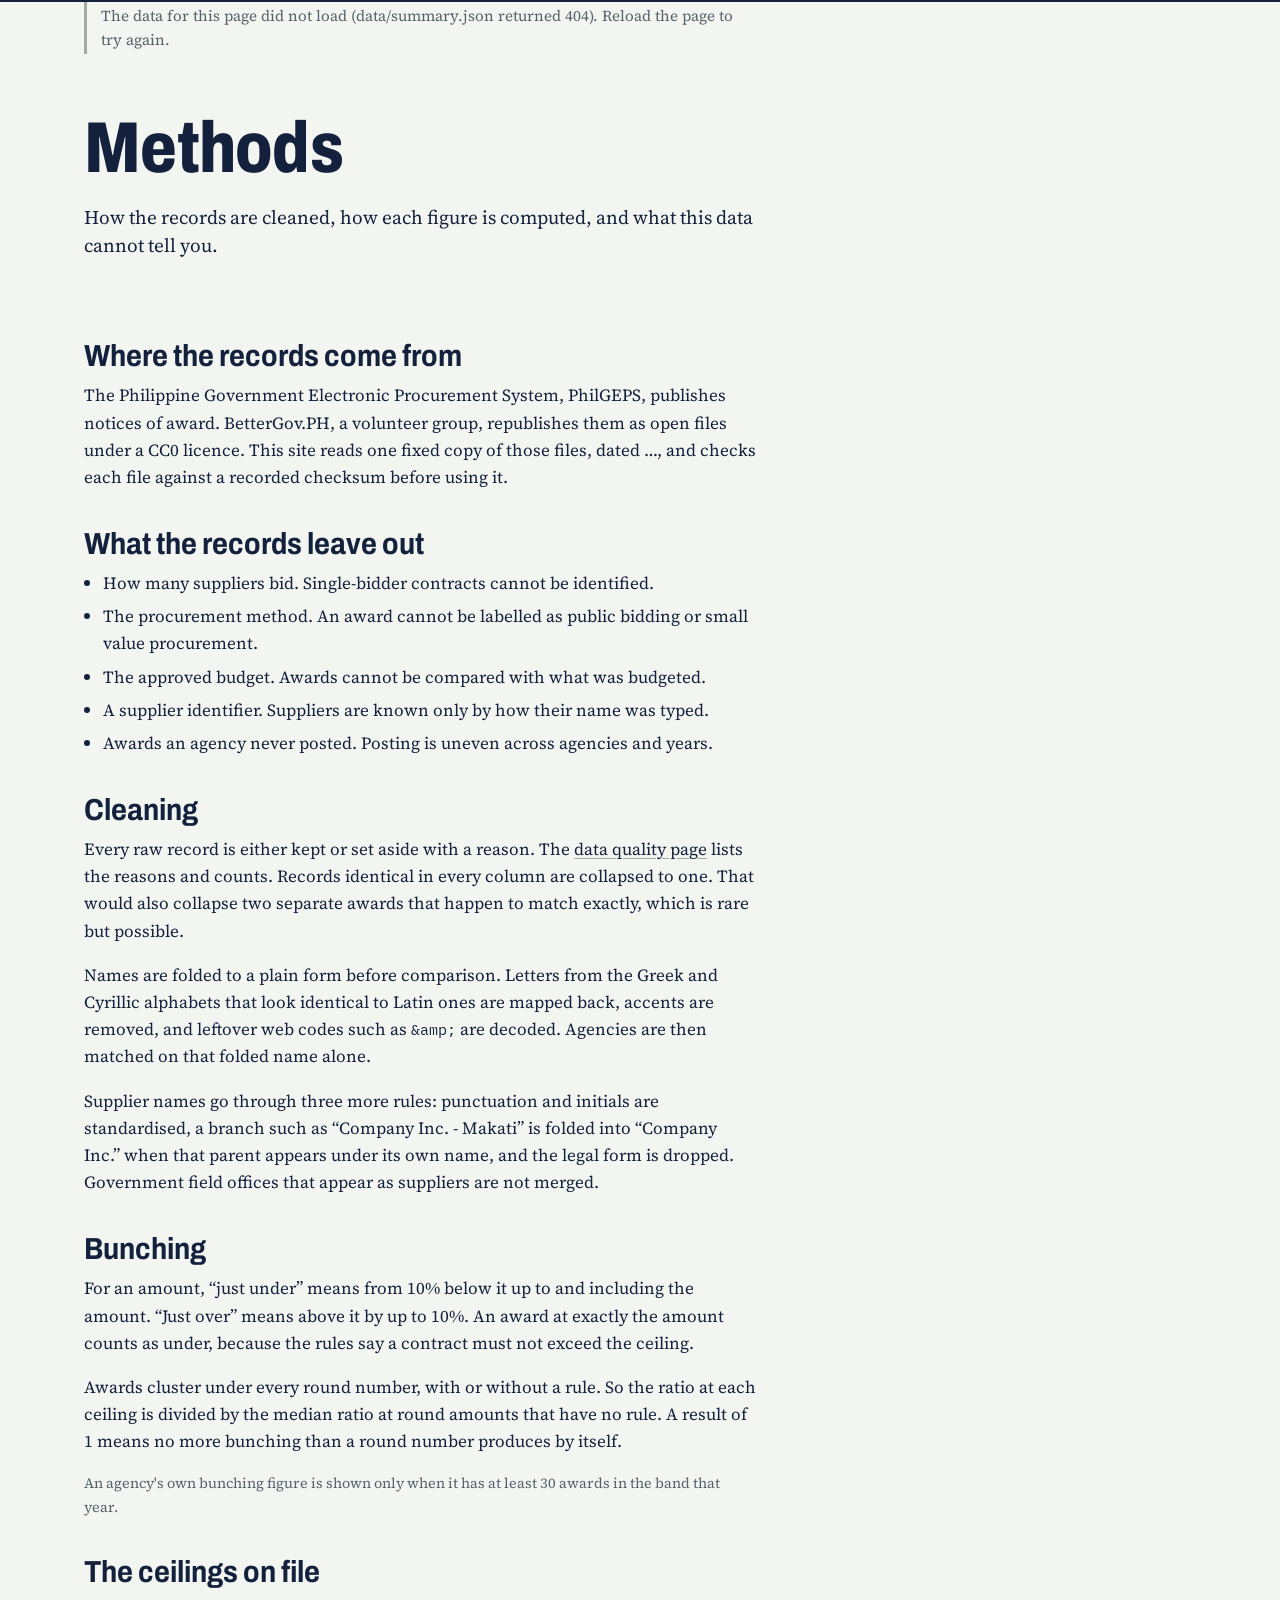
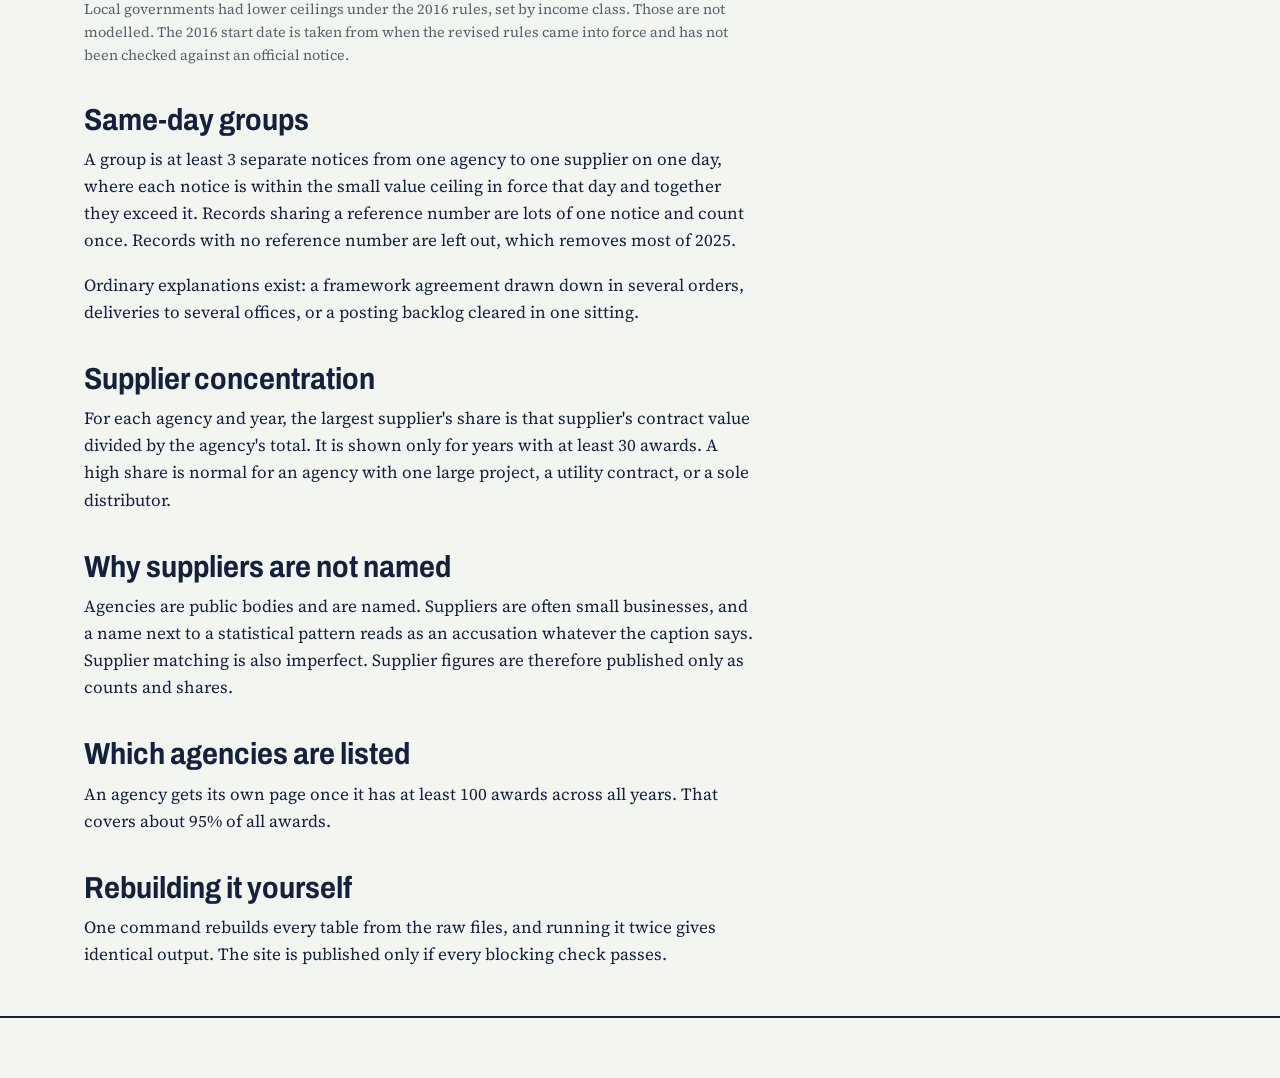
==== site/methods.html @ 1731b80a "Add the static site Seven pages reading the exported JSON: overview, patterns, agencies, one page pe" ====
<!doctype html>
<html lang="en">
<head>
<meta charset="utf-8">
<meta name="viewport" content="width=device-width, initial-scale=1">
<title>Methods · Procurement Watch</title>
<meta name="description" content="How Procurement Watch cleans the award records and computes each pattern, and what the data cannot show.">
<link rel="preconnect" href="https://fonts.googleapis.com">
<link rel="preconnect" href="https://fonts.gstatic.com" crossorigin>
<link href="https://fonts.googleapis.com/css2?family=Archivo:wdth,wght@62..125,400..800&family=IBM+Plex+Mono:wght@400;500&family=Source+Serif+4:opsz,wght@8..60,400;8..60,600&display=swap" rel="stylesheet">
<link rel="stylesheet" href="assets/app.css">
</head>
<body data-page="methods">
<header class="masthead" id="masthead"></header>
<main>
<div class="wrap prose">
  <div class="page-head">
    <h1>Methods</h1>
    <p class="lede">How the records are cleaned, how each figure is computed, and what this data cannot tell you.</p>
  </div>

  <h2>Where the records come from</h2>
  <p>The Philippine Government Electronic Procurement System, PhilGEPS, publishes notices of award. BetterGov.PH, a volunteer group, republishes them as open files under a CC0 licence. This site reads one fixed copy of those files, dated <span data-fill="snapshot">…</span>, and checks each file against a recorded checksum before using it.</p>

  <h2>What the records leave out</h2>
  <ul>
    <li>How many suppliers bid. Single-bidder contracts cannot be identified.</li>
    <li>The procurement method. An award cannot be labelled as public bidding or small value procurement.</li>
    <li>The approved budget. Awards cannot be compared with what was budgeted.</li>
    <li>A supplier identifier. Suppliers are known only by how their name was typed.</li>
    <li>Awards an agency never posted. Posting is uneven across agencies and years.</li>
  </ul>

  <h2>Cleaning</h2>
  <p>Every raw record is either kept or set aside with a reason. The <a href="quality.html">data quality page</a> lists the reasons and counts. Records identical in every column are collapsed to one. That would also collapse two separate awards that happen to match exactly, which is rare but possible.</p>
  <p>Names are folded to a plain form before comparison. Letters from the Greek and Cyrillic alphabets that look identical to Latin ones are mapped back, accents are removed, and leftover web codes such as <code>&amp;amp;</code> are decoded. Agencies are then matched on that folded name alone.</p>
  <p>Supplier names go through three more rules: punctuation and initials are standardised, a branch such as “Company Inc. - Makati” is folded into “Company Inc.” when that parent appears under its own name, and the legal form is dropped. Government field offices that appear as suppliers are not merged.</p>

  <h2 id="bunching">Bunching</h2>
  <p>For an amount, “just under” means from <span data-fill="band">10%</span> below it up to and including the amount. “Just over” means above it by up to <span data-fill="band">10%</span>. An award at exactly the amount counts as under, because the rules say a contract must not exceed the ceiling.</p>
  <p>Awards cluster under every round number, with or without a rule. So the ratio at each ceiling is divided by the median ratio at round amounts that have no rule. A result of 1 means no more bunching than a round number produces by itself.</p>
  <div id="amounts"></div>
  <p class="small">An agency's own bunching figure is shown only when it has at least <span data-fill="min-band">30</span> awards in the band that year.</p>

  <h2>The ceilings on file</h2>
  <div id="thresholds"></div>
  <p class="small">Local governments had lower ceilings under the 2016 rules, set by income class. Those are not modelled. The 2016 start date is taken from when the revised rules came into force and has not been checked against an official notice.</p>

  <h2 id="same-day">Same-day groups</h2>
  <p>A group is at least <span data-fill="min-notices">3</span> separate notices from one agency to one supplier on one day, where each notice is within the small value ceiling in force that day and together they exceed it. Records sharing a reference number are lots of one notice and count once. Records with no reference number are left out, which removes most of 2025.</p>
  <p>Ordinary explanations exist: a framework agreement drawn down in several orders, deliveries to several offices, or a posting backlog cleared in one sitting.</p>

  <h2>Supplier concentration</h2>
  <p>For each agency and year, the largest supplier's share is that supplier's contract value divided by the agency's total. It is shown only for years with at least <span data-fill="min-year">30</span> awards. A high share is normal for an agency with one large project, a utility contract, or a sole distributor.</p>

  <h2>Why suppliers are not named</h2>
  <p>Agencies are public bodies and are named. Suppliers are often small businesses, and a name next to a statistical pattern reads as an accusation whatever the caption says. Supplier matching is also imperfect. Supplier figures are therefore published only as counts and shares.</p>

  <h2>Which agencies are listed</h2>
  <p>An agency gets its own page once it has at least <span data-fill="min-listed">100</span> awards across all years. That covers about 95% of all awards.</p>

  <h2>Rebuilding it yourself</h2>
  <p>One command rebuilds every table from the raw files, and running it twice gives identical output. The site is published only if every blocking check passes.</p>
</div>
</main>
<footer id="footer"></footer>
<noscript><div class="wrap"><p>This site draws its figures in the browser and needs JavaScript.</p></div></noscript>
<script type="module" src="assets/app.js"></script>
</body>
</html>
---- site/assets/app.css ----
/* Procurement Watch. The page is set like a government form: ruled paper,
   boxed fields with small condensed labels, typed figures. Red is reserved for
   one thing only, a legal ceiling. */

:root {
  color-scheme: light;
  --paper: #f3f5f1;
  --panel: #fbfcfa;
  --ink: #14213d;
  --pencil: #55626b;
  --rule: #cfd8cf;
  --rule-strong: #9eaca2;
  --series-1: #2f56b0;
  --series-2: #c9722b;
  --series-3: #1c8f7a;
  --neutral-mark: #8a949b;
  --ceiling: #c2372e;
  --good: #1c7c3a;
  --warn: #a2600a;
  --focus: #2f56b0;
  --display: "Archivo", "Arial Narrow", Arial, sans-serif;
  --body: "Source Serif 4", Georgia, serif;
  --mono: "IBM Plex Mono", ui-monospace, Consolas, monospace;
}

@media (prefers-color-scheme: dark) {
  :root:where(:not([data-theme="light"])) {
    color-scheme: dark;
    --paper: #151b26;
    --panel: #1b2330;
    --ink: #eef2f6;
    --pencil: #a9b4c0;
    --rule: #2c3747;
    --rule-strong: #4a586b;
    --series-1: #5b82dc;
    --series-2: #c97a38;
    --series-3: #2fa58e;
    --neutral-mark: #7c8794;
    --ceiling: #e2685f;
    --good: #58c07a;
    --warn: #e0a24a;
    --focus: #8fb0f5;
  }
}

* { box-sizing: border-box; }

html { -webkit-text-size-adjust: 100%; }

body {
  margin: 0;
  background: var(--paper);
  color: var(--ink);
  font-family: var(--body);
  font-size: 1.0625rem;
  line-height: 1.6;
}

a { color: inherit; text-decoration-color: var(--rule-strong); text-underline-offset: 0.18em; }
a:hover { text-decoration-color: currentColor; }
:focus-visible { outline: 2px solid var(--focus); outline-offset: 2px; }

.wrap { max-width: 72rem; margin: 0 auto; padding: 0 1.25rem; }

/* Masthead ---------------------------------------------------------------- */

.masthead { border-bottom: 2px solid var(--ink); }
.masthead .wrap { display: flex; flex-wrap: wrap; align-items: baseline; gap: 0.5rem 2rem; padding-top: 1rem; padding-bottom: 0.75rem; }
.brand {
  font-family: var(--display);
  font-stretch: 75%;
  font-weight: 800;
  font-size: 1.35rem;
  letter-spacing: 0.04em;
  text-transform: uppercase;
  text-decoration: none;
}
.masthead nav { display: flex; flex-wrap: wrap; gap: 0.25rem 1.25rem; }
.masthead nav a {
  font-family: var(--display);
  font-stretch: 87%;
  font-size: 0.95rem;
  font-weight: 500;
  text-decoration: none;
  padding: 0.15rem 0;
  border-bottom: 2px solid transparent;
}
.masthead nav a:hover { border-bottom-color: var(--rule-strong); }
.masthead nav a[aria-current="page"] { border-bottom-color: var(--ink); font-weight: 700; }

/* Type -------------------------------------------------------------------- */

h1, h2, h3 { font-family: var(--display); line-height: 1.1; margin: 0; }
h1 { font-size: clamp(2.4rem, 6vw, 4.5rem); font-weight: 800; font-stretch: 80%; letter-spacing: -0.01em; }
h2 { font-size: clamp(1.4rem, 3vw, 1.9rem); font-weight: 700; font-stretch: 87%; }
h3 { font-size: 1.1rem; font-weight: 700; font-stretch: 87%; }
p { margin: 0 0 1em; max-width: 42rem; }
.lede { font-size: 1.2rem; line-height: 1.5; }
.num { font-family: var(--mono); font-variant-numeric: tabular-nums; }
.small { font-size: 0.9rem; color: var(--pencil); }

.page-head { padding: 2.5rem 0 1.5rem; }
h1.agency-name { font-size: clamp(1.8rem, 4vw, 3rem); }
.page-head p { margin-top: 0.9rem; }

/* Form boxes -------------------------------------------------------------- */

.box {
  position: relative;
  background: var(--panel);
  border: 1px solid var(--rule-strong);
  padding: 2rem 1.25rem 1.25rem;
  margin: 0 0 1.25rem;
}
.box > .field {
  position: absolute;
  top: 0;
  left: 0;
  font-family: var(--display);
  font-stretch: 75%;
  font-weight: 600;
  font-size: 0.72rem;
  letter-spacing: 0.09em;
  text-transform: uppercase;
  color: var(--pencil);
  border-right: 1px solid var(--rule-strong);
  border-bottom: 1px solid var(--rule-strong);
  padding: 0.2rem 0.6rem;
}
.box h2, .box h3 { margin-bottom: 0.5rem; }

.grid { display: grid; gap: 1.25rem; grid-template-columns: repeat(12, 1fr); }
.grid > * { grid-column: span 12; margin: 0; }
@media (min-width: 52rem) {
  .span-4 { grid-column: span 4; }
  .span-5 { grid-column: span 5; }
  .span-6 { grid-column: span 6; }
  .span-7 { grid-column: span 7; }
  .span-8 { grid-column: span 8; }
}
.grid + .grid, .grid + .box, .box + .grid { margin-top: 1.25rem; }

.figure { font-family: var(--mono); font-size: clamp(1.6rem, 3.5vw, 2.3rem); font-weight: 500; line-height: 1.1; font-variant-numeric: tabular-nums; }
.figure + .small { margin-top: 0.3rem; }

.caveat { border-left: 3px solid var(--rule-strong); padding: 0.1rem 0 0.1rem 0.9rem; color: var(--pencil); font-size: 0.95rem; max-width: 42rem; }

/* Hero -------------------------------------------------------------------- */

.hero { padding: 3rem 0 1rem; }
.hero h1 { max-width: 14ch; }
.hero .lede { margin-top: 1.25rem; }
.cliffs { display: grid; gap: 1.25rem; margin-top: 2rem; }
@media (min-width: 52rem) { .cliffs { grid-template-columns: 1fr 1fr; } }

/* Charts ------------------------------------------------------------------ */

.chart { position: relative; }
.chart svg { display: block; width: 100%; height: auto; overflow: visible; }
.chart text { font-family: var(--display); font-stretch: 87%; fill: var(--pencil); font-size: 12px; }
.chart .axis-line { stroke: var(--rule-strong); stroke-width: 1; }
.chart .grid-line { stroke: var(--rule); stroke-width: 1; }
.chart .ceiling-line { stroke: var(--ceiling); stroke-width: 2; }
.chart .ceiling-label { fill: var(--ceiling); font-weight: 700; letter-spacing: 0.06em; text-transform: uppercase; font-size: 11px; }
.chart .ref-line { stroke: var(--ink); stroke-width: 1; stroke-dasharray: 4 3; }
.chart .ref-label { fill: var(--ink); font-size: 11px; }
.chart .direct-label { fill: var(--ink); font-weight: 600; }
.chart .hit { fill: transparent; }
.chart .mark { transition: opacity 120ms ease-out; }
.chart svg:hover .mark.dim { opacity: 0.45; }
.chart .crosshair { stroke: var(--rule-strong); stroke-width: 1; }

.legend { display: flex; flex-wrap: wrap; gap: 0.25rem 1.1rem; margin: 0 0 0.5rem; padding: 0; list-style: none; font-family: var(--display); font-stretch: 87%; font-size: 0.85rem; color: var(--pencil); }
.legend li { display: flex; align-items: center; gap: 0.4rem; }
.legend i { width: 0.85rem; height: 0.85rem; border-radius: 2px; display: inline-block; }
.legend i.line { height: 2px; border-radius: 0; }

.tip {
  position: fixed;
  z-index: 10;
  pointer-events: none;
  background: var(--ink);
  color: var(--paper);
  font-family: var(--display);
  font-stretch: 87%;
  font-size: 0.82rem;
  line-height: 1.35;
  padding: 0.4rem 0.6rem;
  max-width: 16rem;
  opacity: 0;
  transition: opacity 100ms ease-out;
}
.tip.on { opacity: 1; }
.tip b { font-family: var(--mono); font-weight: 500; }

details.table-view { margin-top: 0.6rem; }
details.table-view summary { font-family: var(--display); font-stretch: 87%; font-size: 0.85rem; color: var(--pencil); cursor: pointer; width: fit-content; }

/* Tables ------------------------------------------------------------------ */

.scroll { overflow-x: auto; }
table { border-collapse: collapse; width: 100%; font-size: 0.92rem; }
th, td { text-align: left; padding: 0.4rem 0.75rem 0.4rem 0; border-bottom: 1px solid var(--rule); vertical-align: top; }
th { font-family: var(--display); font-stretch: 75%; font-weight: 600; font-size: 0.74rem; letter-spacing: 0.08em; text-transform: uppercase; color: var(--pencil); border-bottom-color: var(--rule-strong); white-space: nowrap; }
td.n, th.n { text-align: right; font-family: var(--mono); font-variant-numeric: tabular-nums; padding-right: 0; padding-left: 0.75rem; white-space: nowrap; }
th.n { font-family: var(--display); }
tbody tr:hover { background: color-mix(in srgb, var(--rule) 35%, transparent); }

.status { font-family: var(--display); font-stretch: 75%; font-weight: 700; font-size: 0.78rem; letter-spacing: 0.08em; white-space: nowrap; }
.status.pass { color: var(--good); }
.status.warn { color: var(--warn); }
.status.fail { color: var(--ceiling); }

/* Controls ---------------------------------------------------------------- */

.controls { display: flex; flex-wrap: wrap; gap: 0.75rem 1.25rem; align-items: end; margin-bottom: 1rem; }
.controls label { display: grid; gap: 0.2rem; font-family: var(--display); font-stretch: 75%; font-weight: 600; font-size: 0.72rem; letter-spacing: 0.09em; text-transform: uppercase; color: var(--pencil); }
select, input[type="search"] {
  font: inherit;
  font-family: var(--display);
  font-size: 1rem;
  color: var(--ink);
  background: var(--panel);
  border: 1px solid var(--rule-strong);
  border-radius: 0;
  padding: 0.4rem 0.6rem;
  min-width: 11rem;
}
input[type="search"] { min-width: min(24rem, 80vw); }

.tabs { display: flex; flex-wrap: wrap; gap: 0; margin-bottom: 1rem; border-bottom: 1px solid var(--rule-strong); }
.tabs button {
  font: inherit;
  font-family: var(--display);
  font-stretch: 87%;
  font-size: 0.95rem;
  color: var(--pencil);
  background: none;
  border: 0;
  border-bottom: 2px solid transparent;
  margin-bottom: -1px;
  padding: 0.45rem 0.9rem;
  cursor: pointer;
}
.tabs button[aria-selected="true"] { color: var(--ink); font-weight: 700; border-bottom-color: var(--ink); }

/* Prose pages ------------------------------------------------------------- */

.prose h2 { margin: 2.25rem 0 0.6rem; }
.prose h3 { margin: 1.5rem 0 0.4rem; }
.prose ul { max-width: 42rem; padding-left: 1.2rem; margin: 0 0 1em; }
.prose li { margin-bottom: 0.35em; }
.prose code { font-family: var(--mono); font-size: 0.9em; }

footer { border-top: 2px solid var(--ink); margin-top: 3rem; padding: 1.25rem 0 2.5rem; }
footer p { font-size: 0.9rem; color: var(--pencil); max-width: 52rem; }

.loading { color: var(--pencil); font-family: var(--display); }

@media (prefers-reduced-motion: reduce) {
  * { transition: none !important; }
}
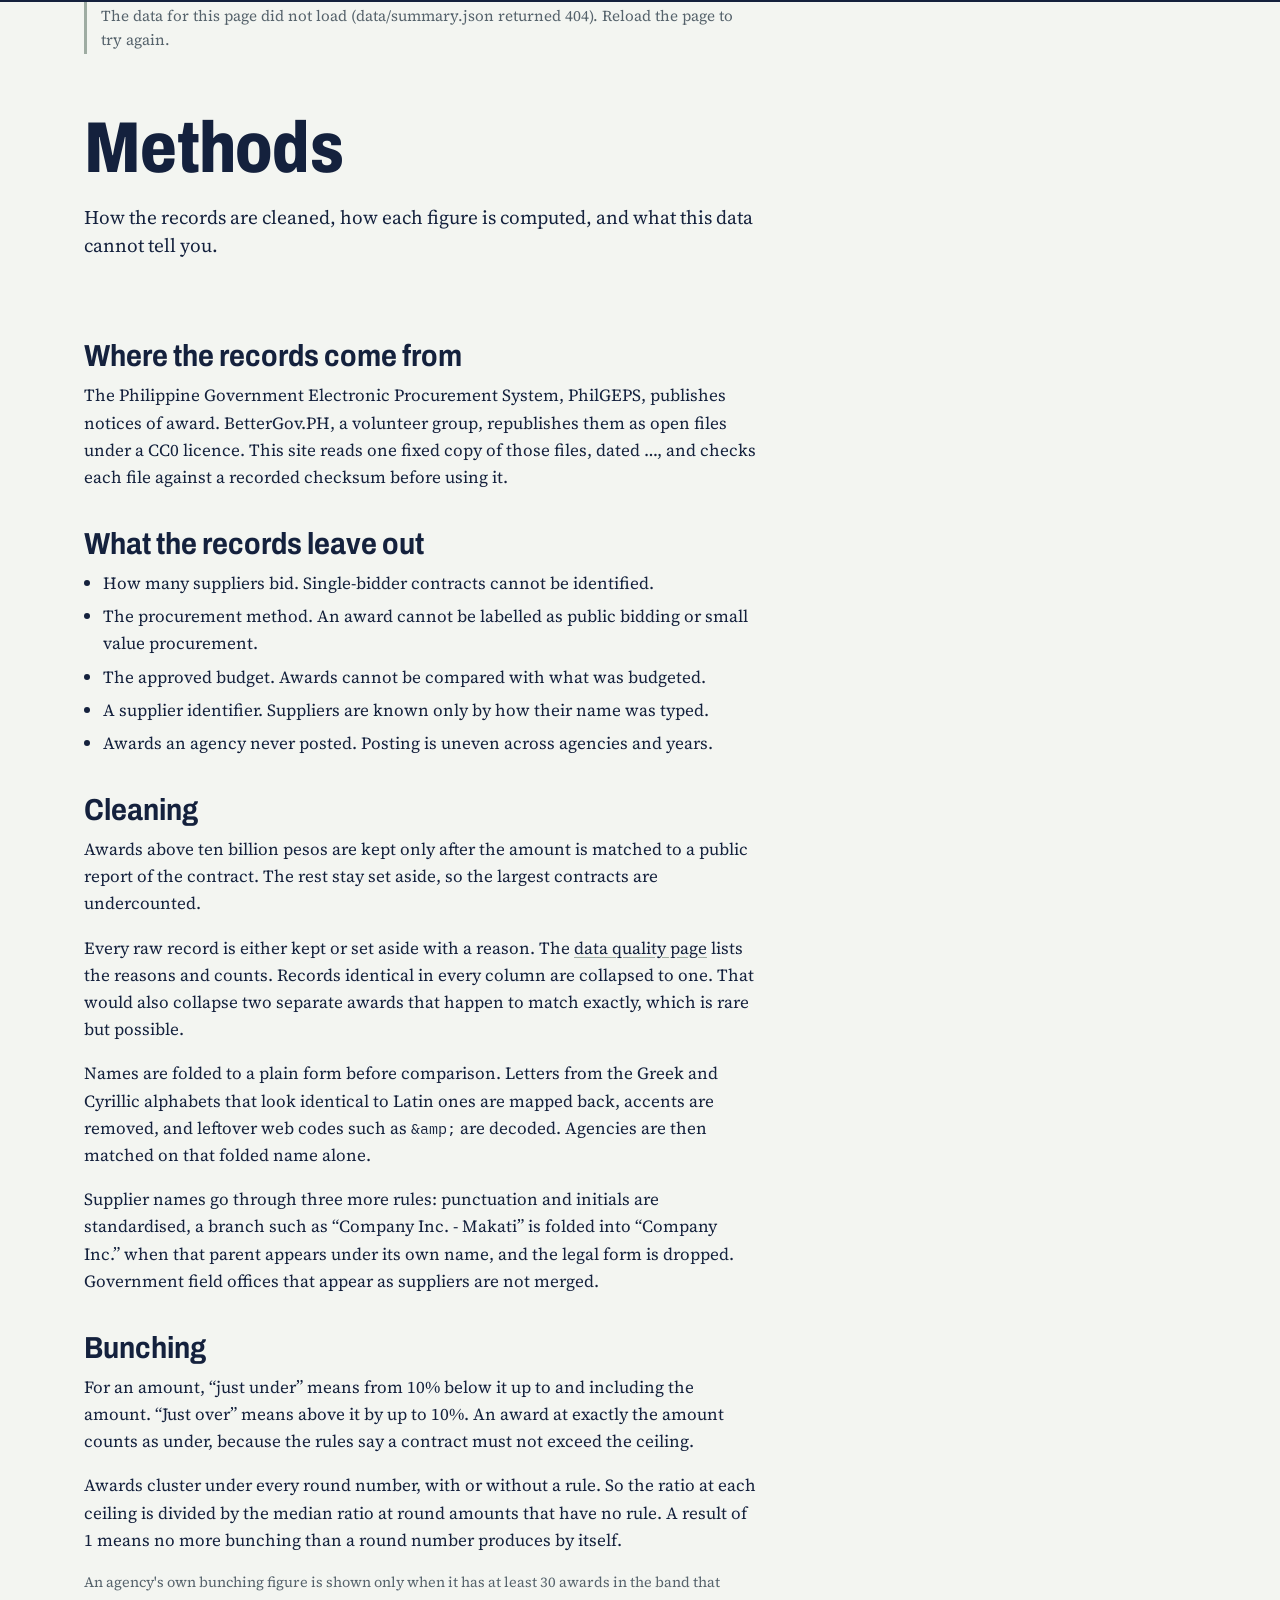
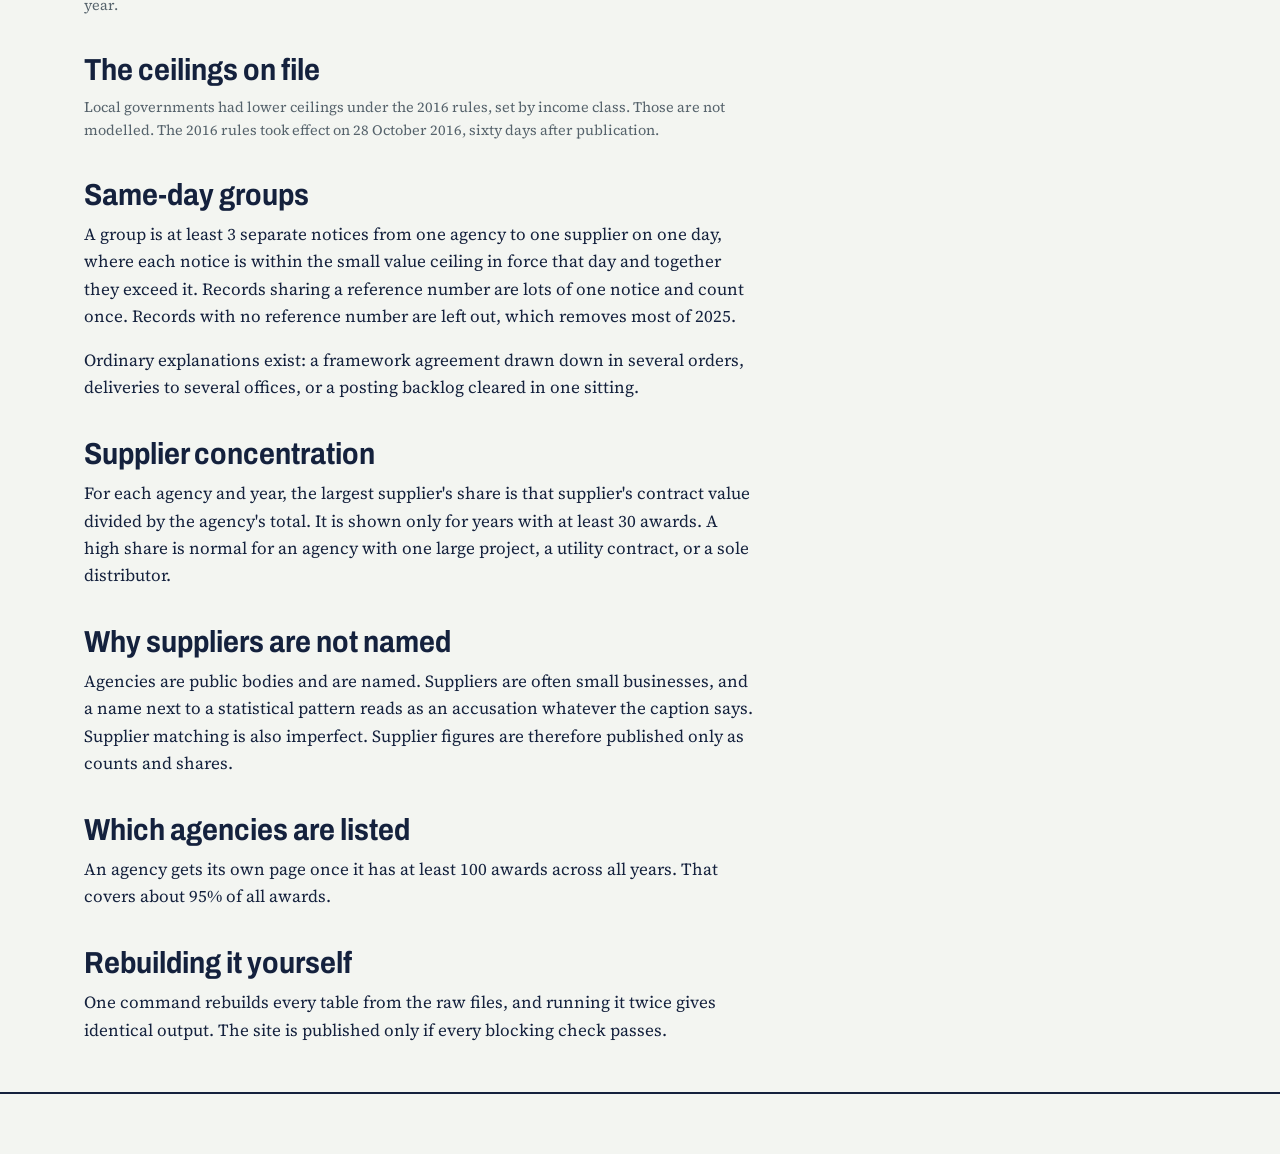
==== commit 06b5ec29: "Correct the 5,000,000 explanation and review six large awards The newspaper advertising rule does no" ====
--- a/site/methods.html
+++ b/site/methods.html
@@ -32,6 +32,7 @@
   </ul>
 
   <h2>Cleaning</h2>
+  <p>Awards above ten billion pesos are kept only after the amount is matched to a public report of the contract. The rest stay set aside, so the largest contracts are undercounted.</p>
   <p>Every raw record is either kept or set aside with a reason. The <a href="quality.html">data quality page</a> lists the reasons and counts. Records identical in every column are collapsed to one. That would also collapse two separate awards that happen to match exactly, which is rare but possible.</p>
   <p>Names are folded to a plain form before comparison. Letters from the Greek and Cyrillic alphabets that look identical to Latin ones are mapped back, accents are removed, and leftover web codes such as <code>&amp;amp;</code> are decoded. Agencies are then matched on that folded name alone.</p>
   <p>Supplier names go through three more rules: punctuation and initials are standardised, a branch such as “Company Inc. - Makati” is folded into “Company Inc.” when that parent appears under its own name, and the legal form is dropped. Government field offices that appear as suppliers are not merged.</p>
@@ -44,7 +45,7 @@
 
   <h2>The ceilings on file</h2>
   <div id="thresholds"></div>
-  <p class="small">Local governments had lower ceilings under the 2016 rules, set by income class. Those are not modelled. The 2016 start date is taken from when the revised rules came into force and has not been checked against an official notice.</p>
+  <p class="small">Local governments had lower ceilings under the 2016 rules, set by income class. Those are not modelled. The 2016 rules took effect on 28 October 2016, sixty days after publication.</p>
 
   <h2 id="same-day">Same-day groups</h2>
   <p>A group is at least <span data-fill="min-notices">3</span> separate notices from one agency to one supplier on one day, where each notice is within the small value ceiling in force that day and together they exceed it. Records sharing a reference number are lots of one notice and count once. Records with no reference number are left out, which removes most of 2025.</p>
